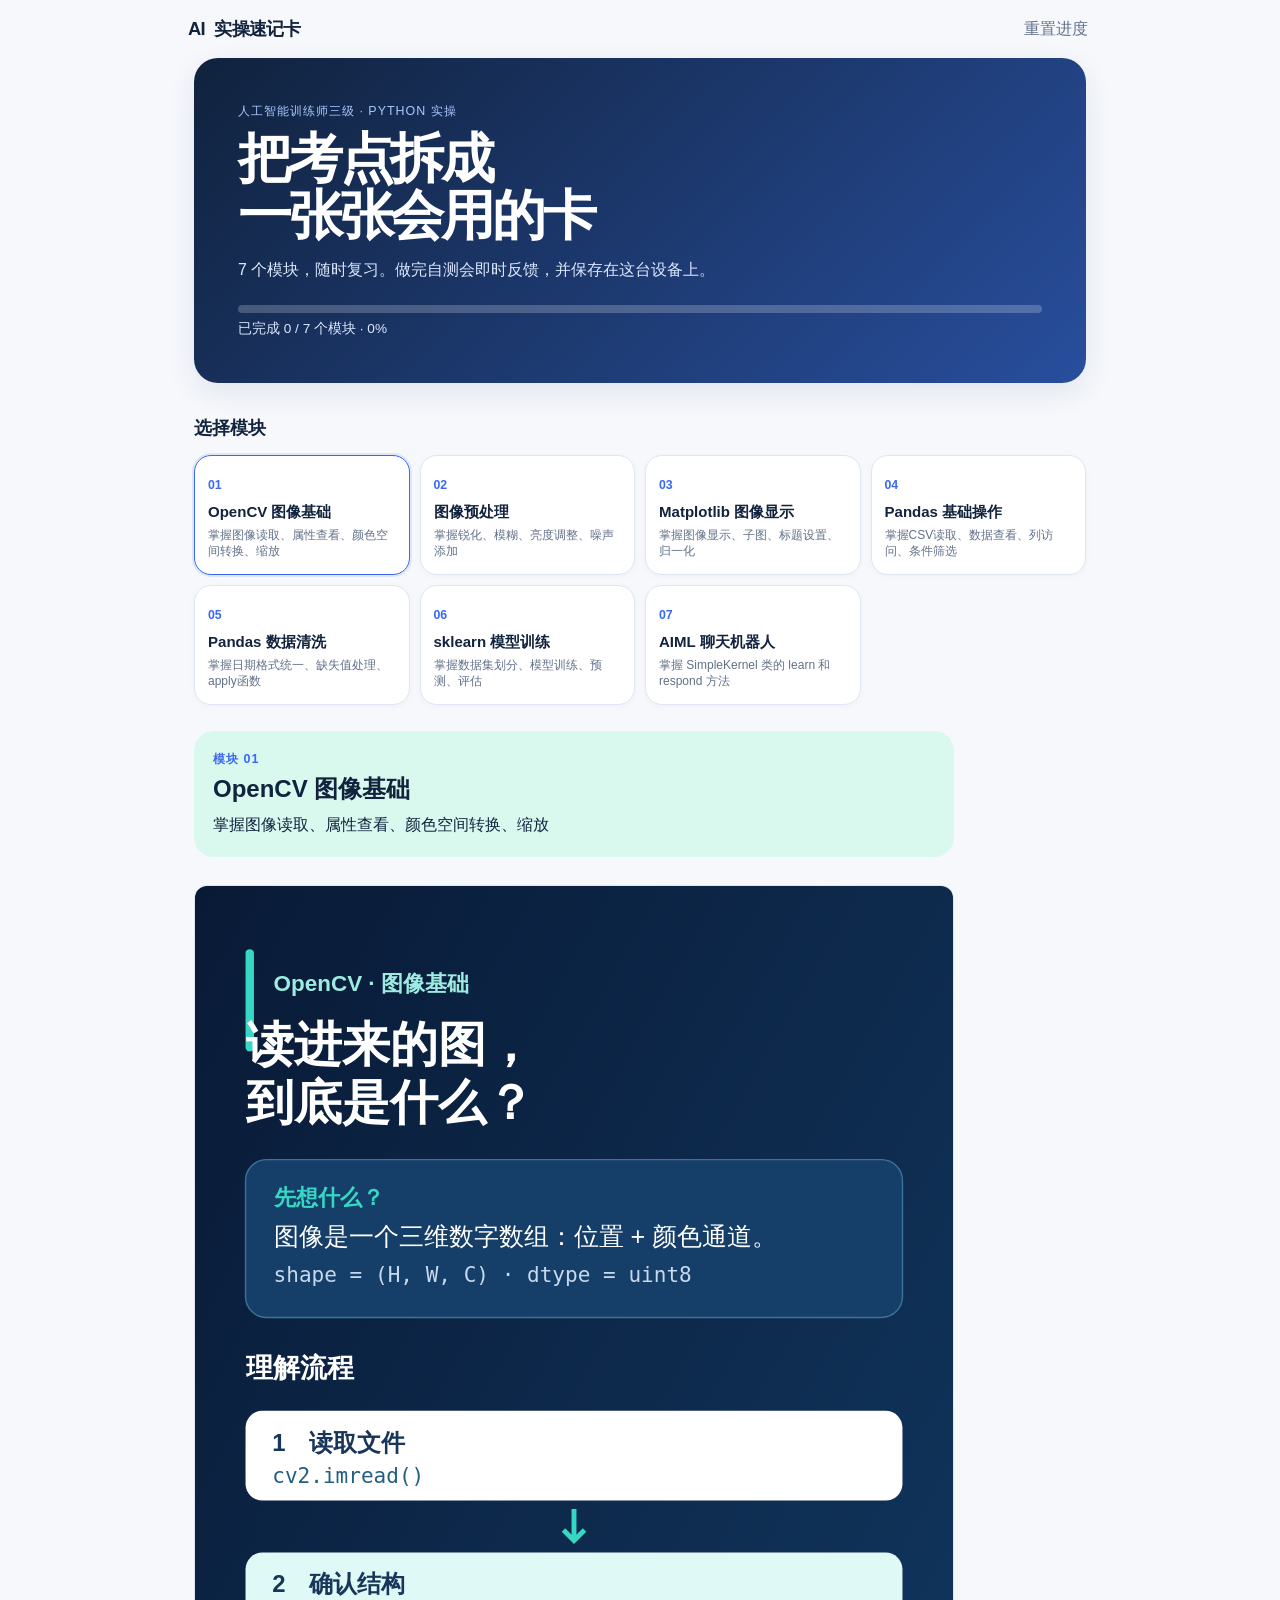
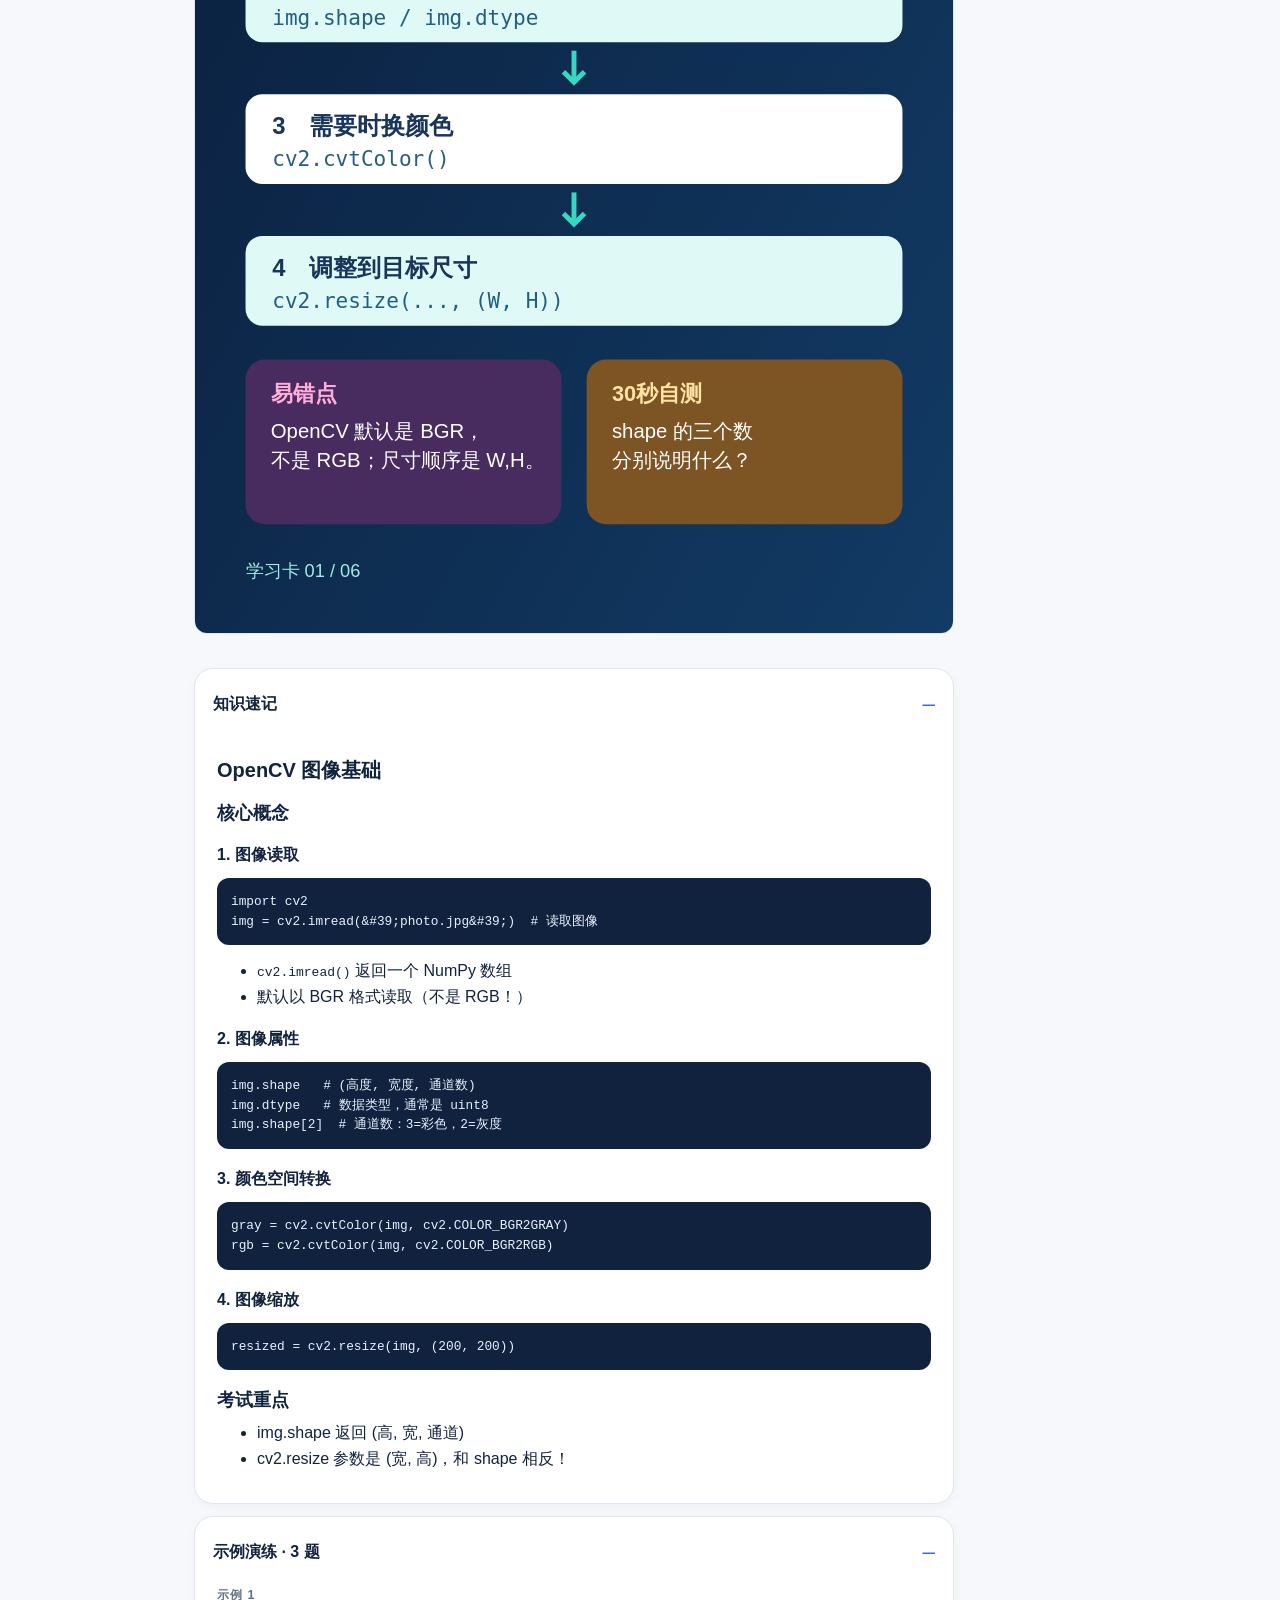
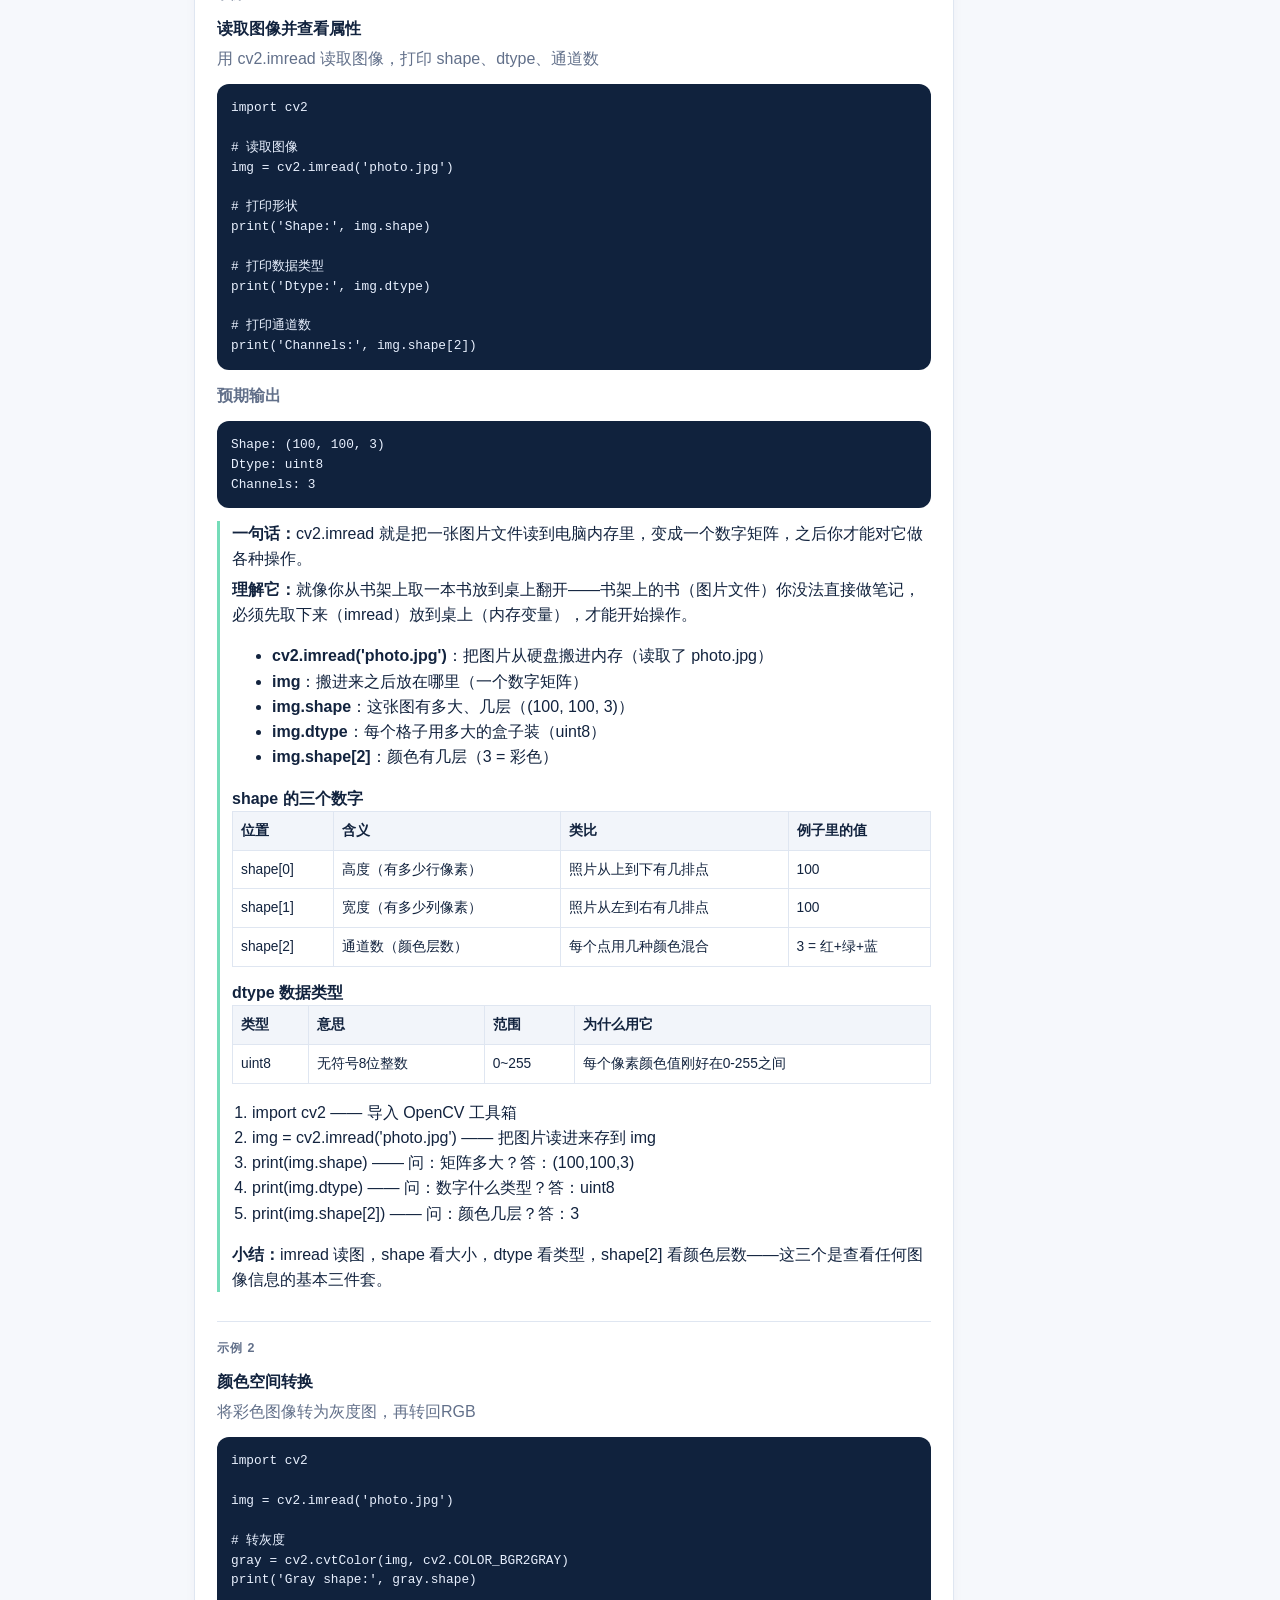
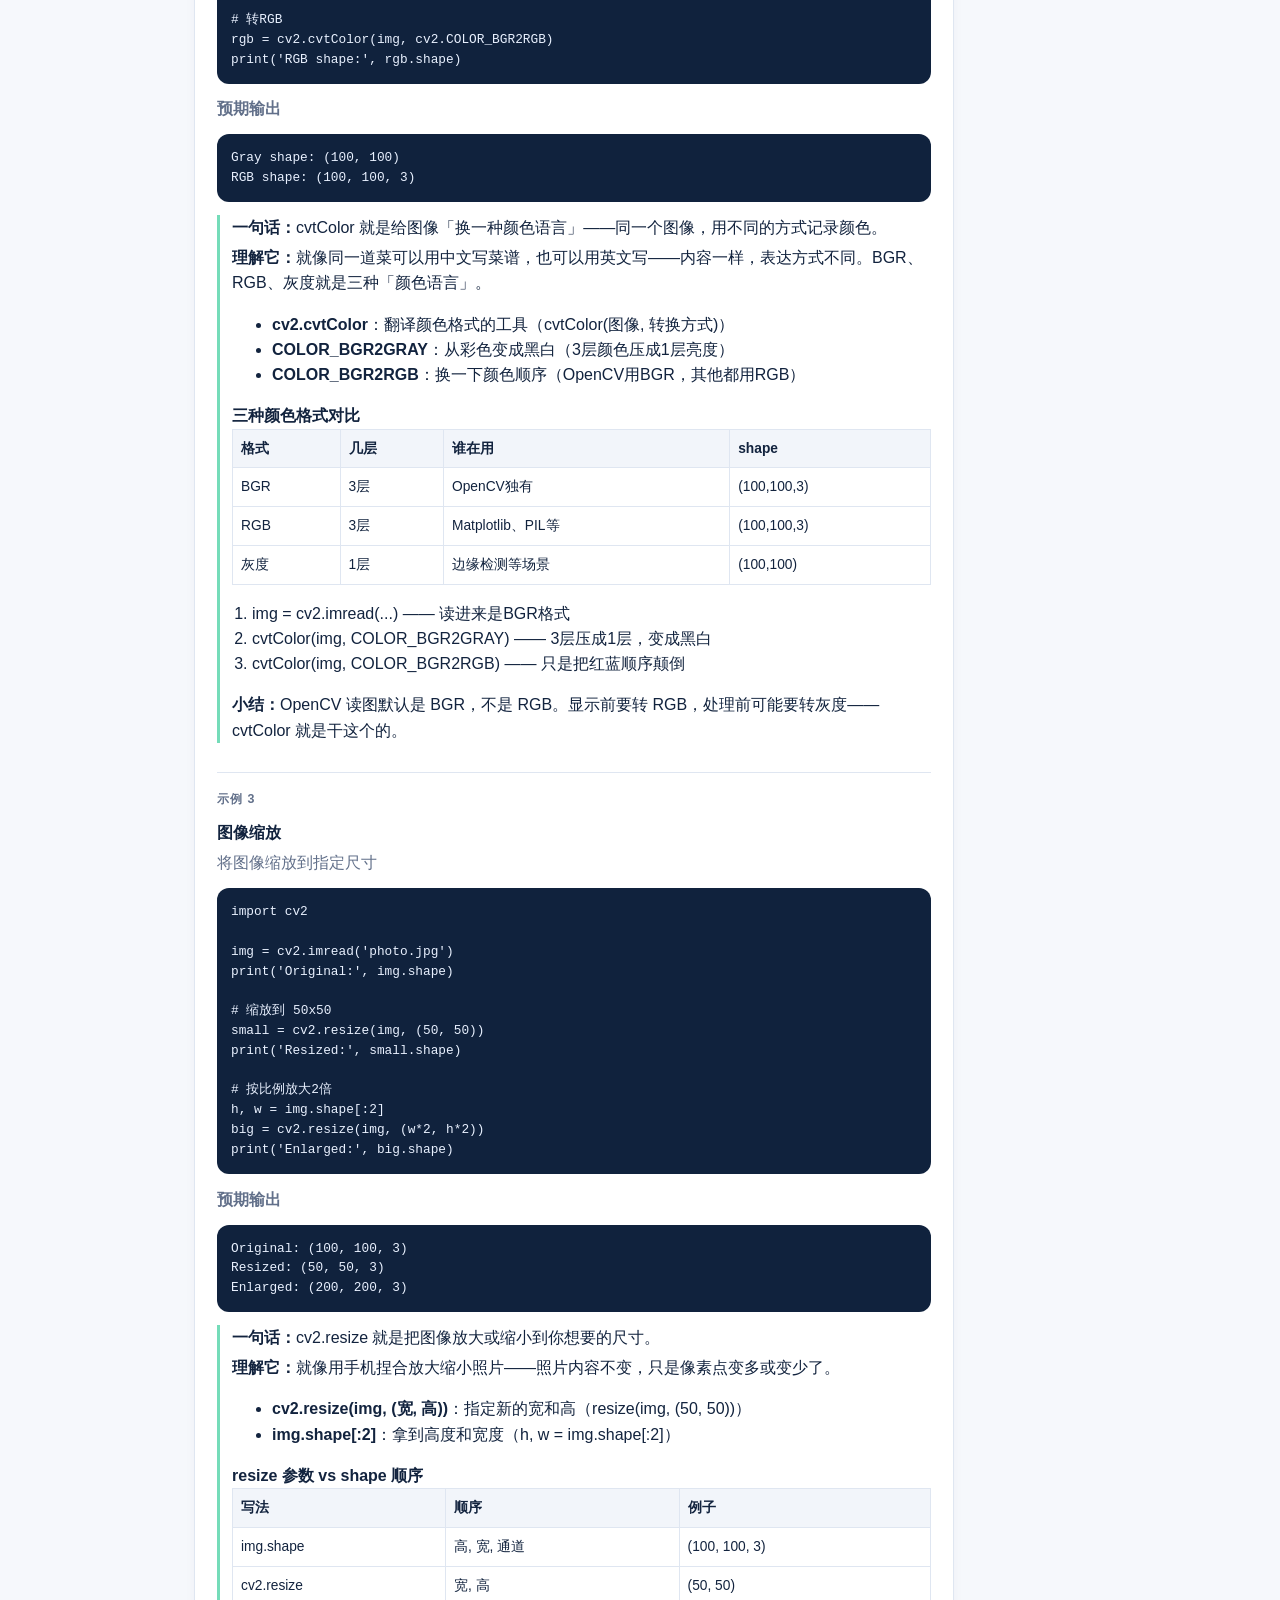
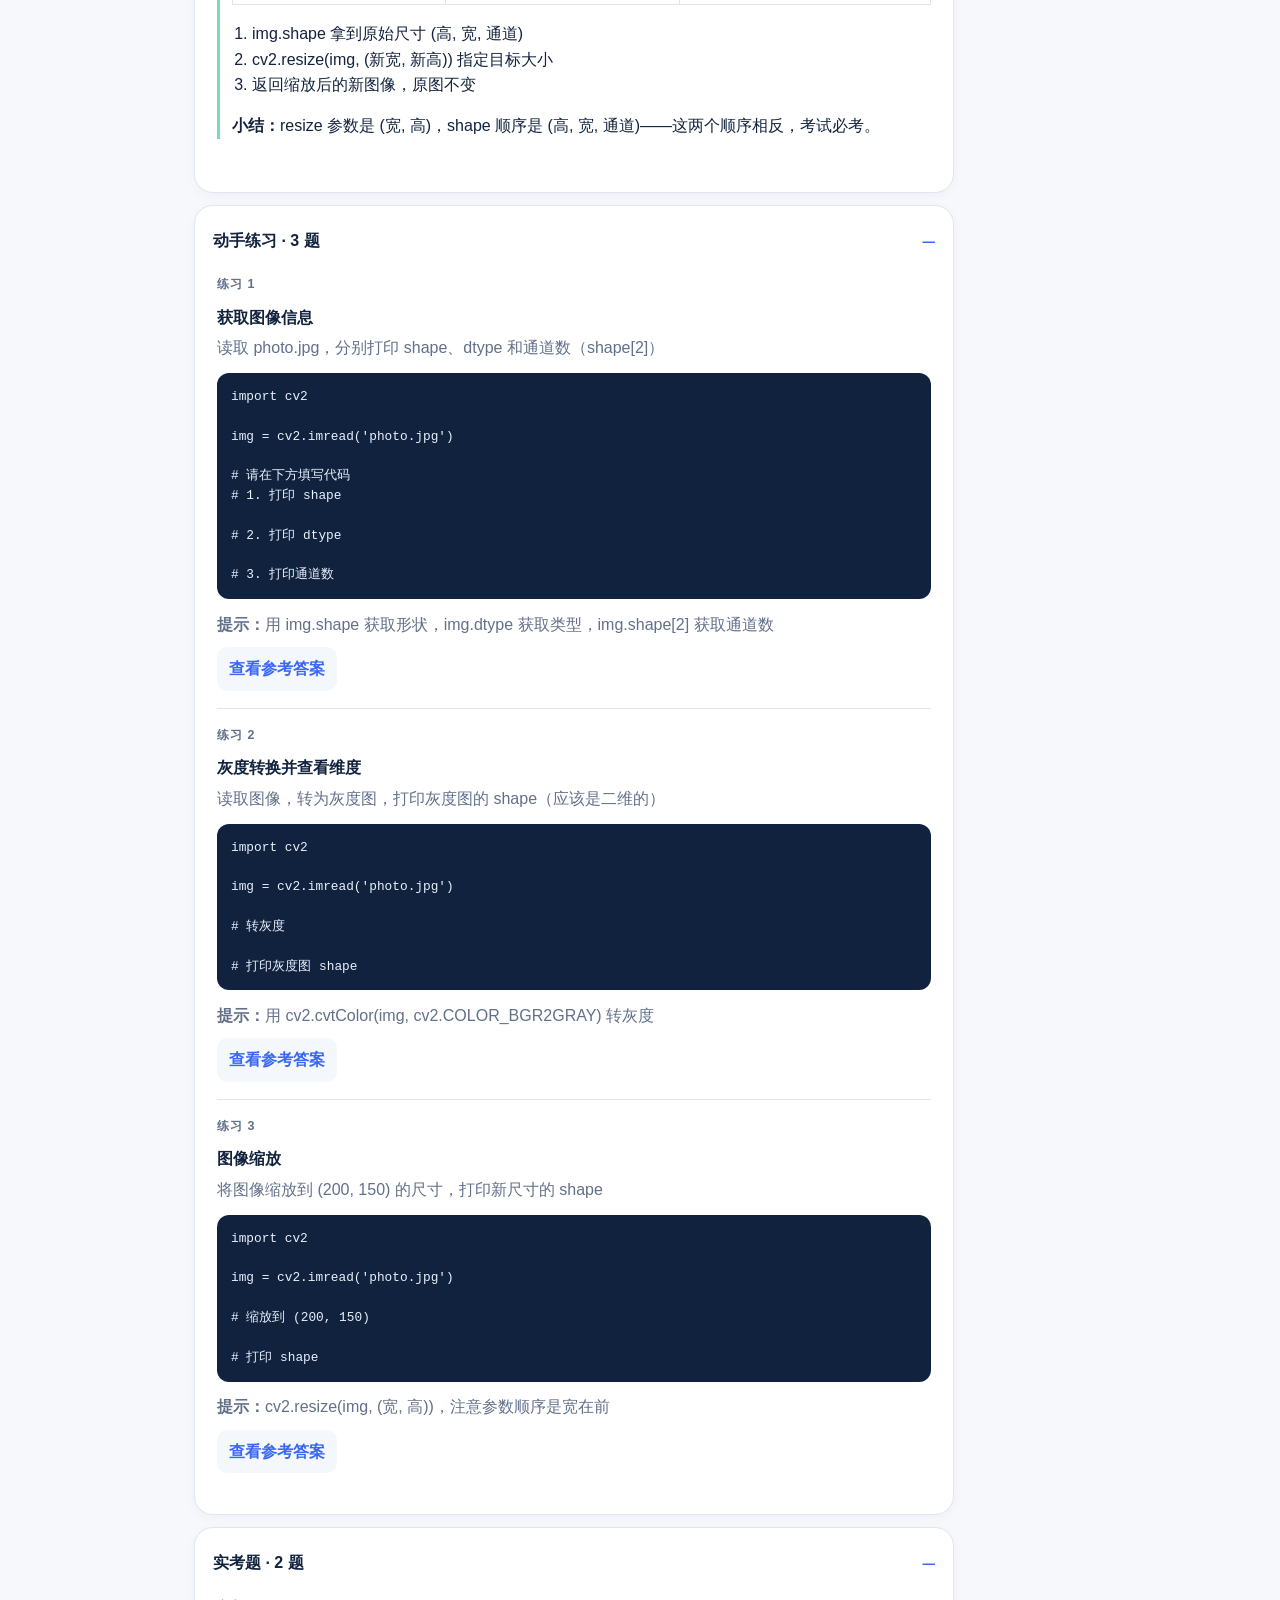
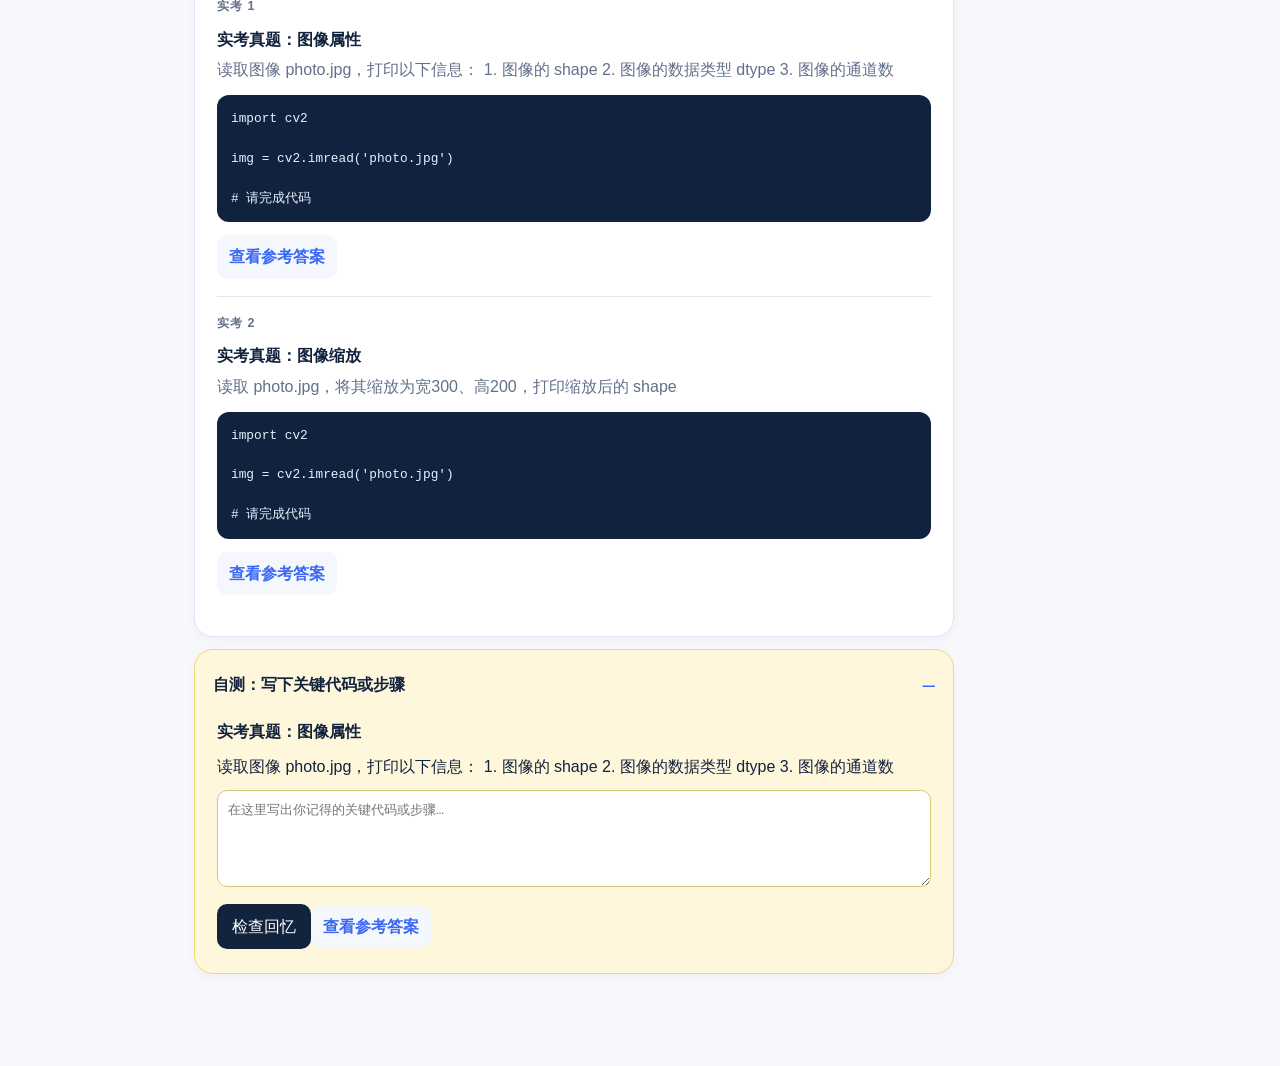
==== index.html @ 263bcc73 "feat: add mobile AI practical study cards" ====
<!doctype html>
<html lang="zh-CN">
  <head>
    <meta charset="UTF-8" />
    <meta name="viewport" content="width=device-width, initial-scale=1, viewport-fit=cover" />
    <meta name="theme-color" content="#10223d" />
    <title>AI 实操速记卡</title>
    <link rel="stylesheet" href="styles.css" />
  </head>
  <body>
    <header class="site-header">
      <a class="brand" href="#top" aria-label="回到首页">AI <span>实操速记卡</span></a>
      <button id="reset-progress" class="text-button" type="button">重置进度</button>
    </header>
    <main id="top">
      <section class="hero" aria-labelledby="page-title">
        <p class="eyebrow">人工智能训练师三级 · Python 实操</p>
        <h1 id="page-title">把考点拆成<br />一张张会用的卡</h1>
        <p>7 个模块，随时复习。做完自测会即时反馈，并保存在这台设备上。</p>
        <div class="progress-wrap" aria-label="学习进度"><div id="progress-bar" class="progress-bar"></div></div>
        <p id="progress-text" class="progress-text">正在读取进度…</p>
      </section>
      <section class="module-nav" aria-label="模块导航">
        <h2>选择模块</h2>
        <div id="module-list" class="module-list"></div>
      </section>
      <section id="module-detail" class="module-detail" aria-live="polite"></section>
    </main>
    <template id="code-template"><pre class="code"><code></code></pre></template>
    <script src="study-data.js"></script>
    <script src="app.js"></script>
  </body>
</html>
---- styles.css ----
:root { --ink:#12233e; --muted:#62708a; --paper:#f6f8fc; --white:#fff; --accent:#3a68f5; --mint:#d9f8ee; --line:#dfe6f1; --shadow:0 10px 30px rgba(24,44,80,.09); font-family:Inter,"PingFang SC","Microsoft YaHei",sans-serif; color:var(--ink); background:var(--paper); }
* { box-sizing:border-box; }
html { scroll-behavior:smooth; }
body { margin:0; line-height:1.58; }
button { font:inherit; }
.site-header { height:58px; max-width:940px; margin:auto; padding:0 18px; display:flex; align-items:center; justify-content:space-between; }
.brand { font-weight:850; letter-spacing:-.04em; color:var(--ink); text-decoration:none; font-size:1.15rem; }.brand span{font-weight:650; margin-left:5px;}
.text-button { border:0; background:none; color:var(--muted); padding:12px 4px; min-height:44px; cursor:pointer; }
main { max-width:940px; margin:auto; padding:0 14px 72px; }
.hero { border-radius:24px; padding:29px 22px 24px; background:linear-gradient(137deg,#10223d 0%,#284e9d 100%); color:white; box-shadow:var(--shadow); }
.hero h1 { font-size:clamp(2rem,9vw,3.35rem); line-height:1.06; letter-spacing:-.06em; margin:8px 0 14px; }.hero p:not(.eyebrow):not(.progress-text){color:#dce8ff;margin:0;max-width:530px}.eyebrow{font-size:.78rem;letter-spacing:.08em;text-transform:uppercase;color:#a9c8ff;margin:0}.progress-wrap{height:8px;border-radius:20px;background:#ffffff36;margin:22px 0 5px;overflow:hidden}.progress-bar{height:100%;background:#70e3bf;border-radius:20px;width:0;transition:width .3s}.progress-text{font-size:.85rem;color:#dce8ff;margin:0}
.module-nav { margin:32px 0 16px; }.module-nav h2,.module-detail>h2{font-size:1.1rem;margin:0 0 12px;}.module-list { display:grid; gap:10px; grid-template-columns:repeat(2,minmax(0,1fr)); }
.module-button { min-height:108px; text-align:left; border:1px solid var(--line); border-radius:17px; padding:13px; background:var(--white); color:var(--ink); cursor:pointer; box-shadow:0 2px 7px rgba(23,42,71,.03); }.module-button.active{border-color:var(--accent);box-shadow:0 0 0 2px #3a68f520}.module-button .number{color:var(--accent);font-size:.77rem;font-weight:800}.module-button strong{display:block;line-height:1.25;margin-top:7px;font-size:.94rem}.module-button small{display:block;color:var(--muted);margin-top:5px;font-size:.75rem;line-height:1.35}
.module-detail{margin-top:26px}.module-intro{background:var(--mint);border-radius:20px;padding:19px;margin-bottom:18px}.module-intro h2{margin:0 0 5px}.module-intro p{margin:0}.card{background:var(--white);border:1px solid var(--line);box-shadow:0 3px 12px rgba(23,42,71,.035);border-radius:19px;margin:12px 0;overflow:hidden}.card summary{cursor:pointer;font-weight:750;padding:17px 18px;min-height:58px;list-style:none;display:flex;align-items:center;justify-content:space-between}.card summary::-webkit-details-marker{display:none}.card summary:after{content:'+';color:var(--accent);font-size:1.4rem;font-weight:400}.card[open] summary:after{content:'–'}.card-body{padding:0 18px 20px}.section-label{font-size:.78rem;text-transform:uppercase;letter-spacing:.08em;color:var(--accent);font-weight:800;margin:2px 0 9px}.markdown h1,.markdown h2,.markdown h3{line-height:1.25;margin:20px 0 8px}.markdown h1{font-size:1.25rem}.markdown h2{font-size:1.1rem}.markdown h3{font-size:1rem}.markdown p,.markdown ul{margin:8px 0}.code{overflow:auto;white-space:pre;overflow-wrap:normal;background:#10223d;color:#e9f1ff;border-radius:12px;padding:14px;font-size:.8rem;line-height:1.55;tab-size:2}.item{border-top:1px solid var(--line);padding:17px 0}.item:first-child{border-top:0;padding-top:0}.item h3{font-size:1rem;margin:0 0 5px}.item>p{color:var(--muted);margin:0 0 10px}.answer{background:#f4f7fc;border:0;border-radius:10px;padding:9px 12px;color:var(--accent);font-weight:700;cursor:pointer;min-height:42px}.answer-content{margin-top:12px}.explain{border-left:3px solid #75dcb9;padding:0 0 0 12px;margin:12px 0}.explain p{margin:5px 0}.table-wrap{overflow:auto;margin:13px 0}.table-wrap table{border-collapse:collapse;width:100%;font-size:.86rem}.table-wrap th,.table-wrap td{border:1px solid var(--line);padding:8px;text-align:left;vertical-align:top}.table-wrap th{background:#f2f5fa}.flow{padding-left:20px}.self-test{background:#fff7dc;border-color:#f1d77c}.question{margin:0 0 16px;padding-bottom:16px;border-bottom:1px solid #eadba7}.question:last-child{border-bottom:0;padding-bottom:0;margin-bottom:0}.question p{margin:0 0 10px}.response{width:100%;border:1px solid #d7c675;border-radius:10px;padding:10px;min-height:44px;background:white}.check{margin-top:10px;border:0;border-radius:10px;background:var(--ink);color:white;padding:10px 15px;min-height:44px;cursor:pointer}.feedback{margin:10px 0 0;padding:10px 12px;border-radius:10px;font-size:.9rem}.feedback.correct{background:#daf7e9;color:#146243}.feedback.retry{background:#ffe2df;color:#942f28}.visual{width:100%;height:auto;border-radius:13px;border:1px solid var(--line);margin:10px 0 14px;background:#f7f9fd}.empty{color:var(--muted);padding:30px 4px}@media (min-width:620px){main{padding:0 24px 80px}.hero{padding:44px}.module-list{grid-template-columns:repeat(4,minmax(0,1fr))}.module-button{min-height:120px}.module-detail{max-width:760px}.card-body{padding:0 22px 24px}}
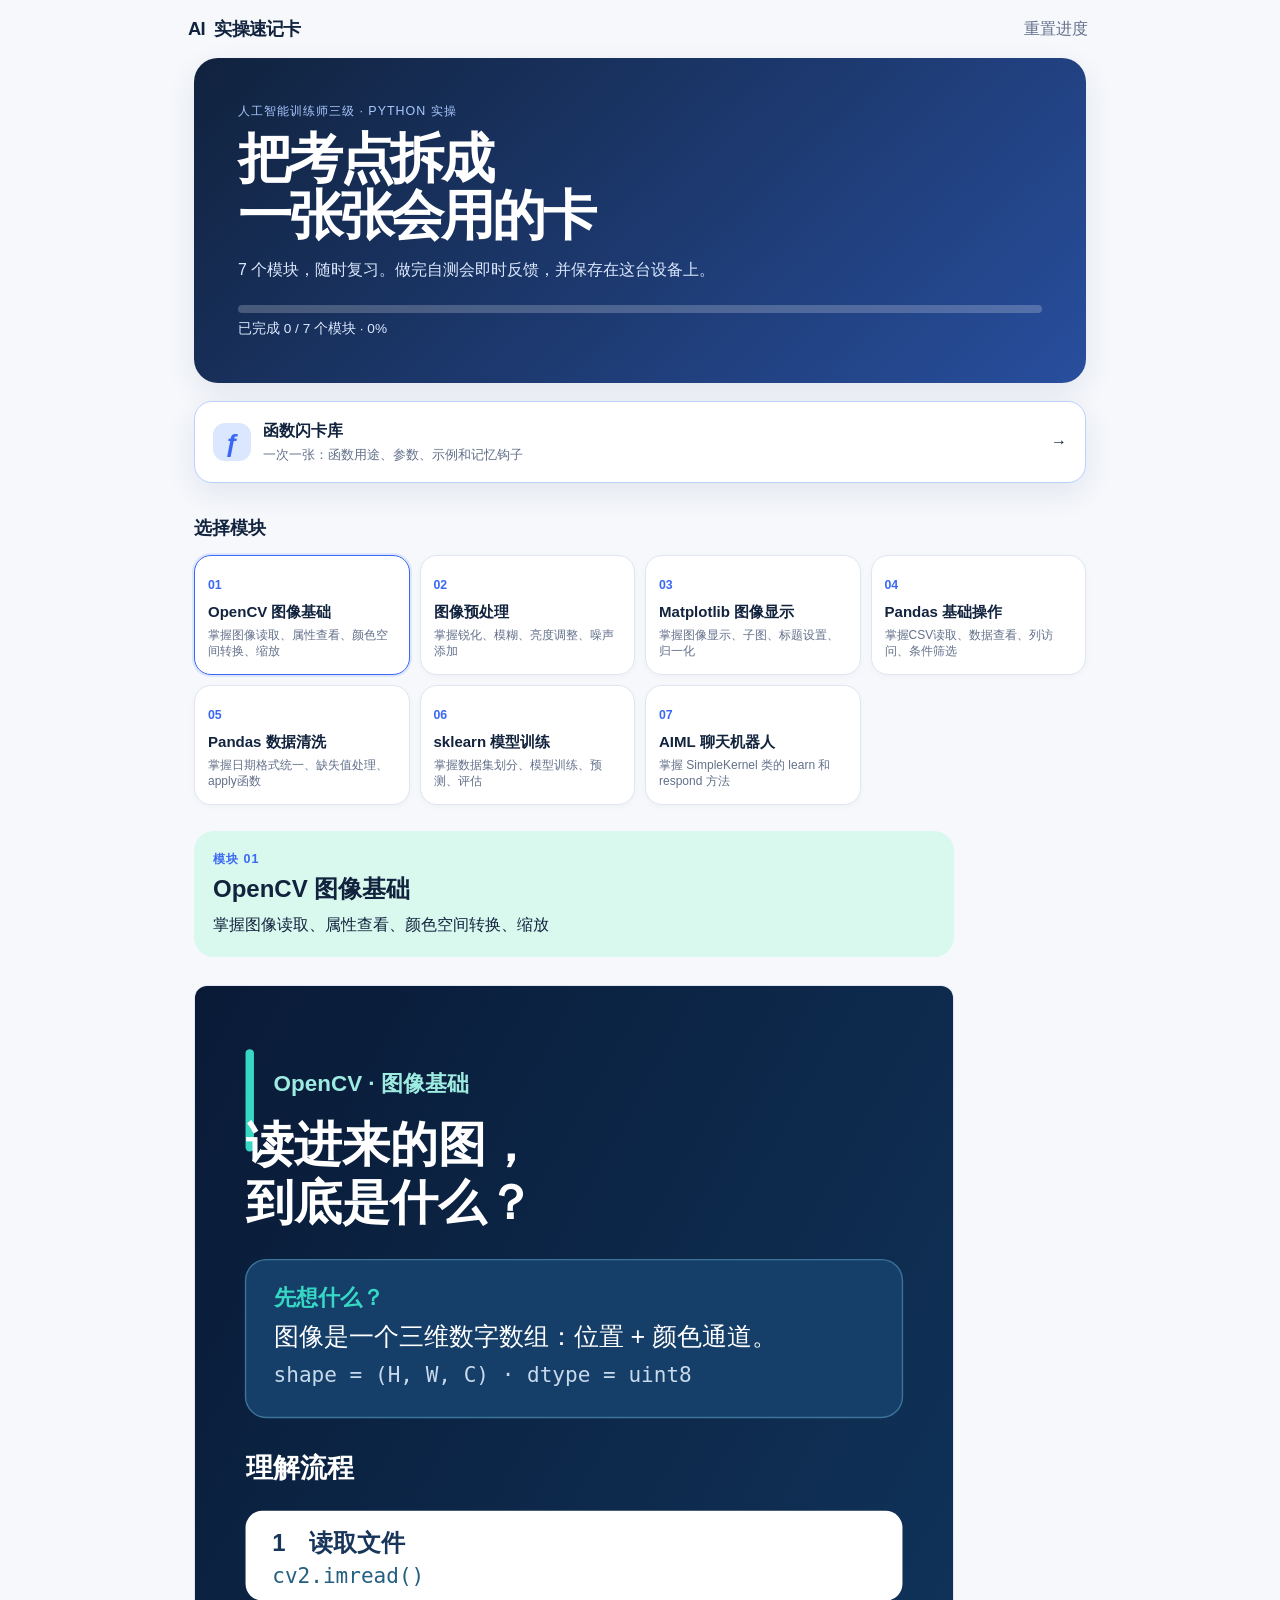
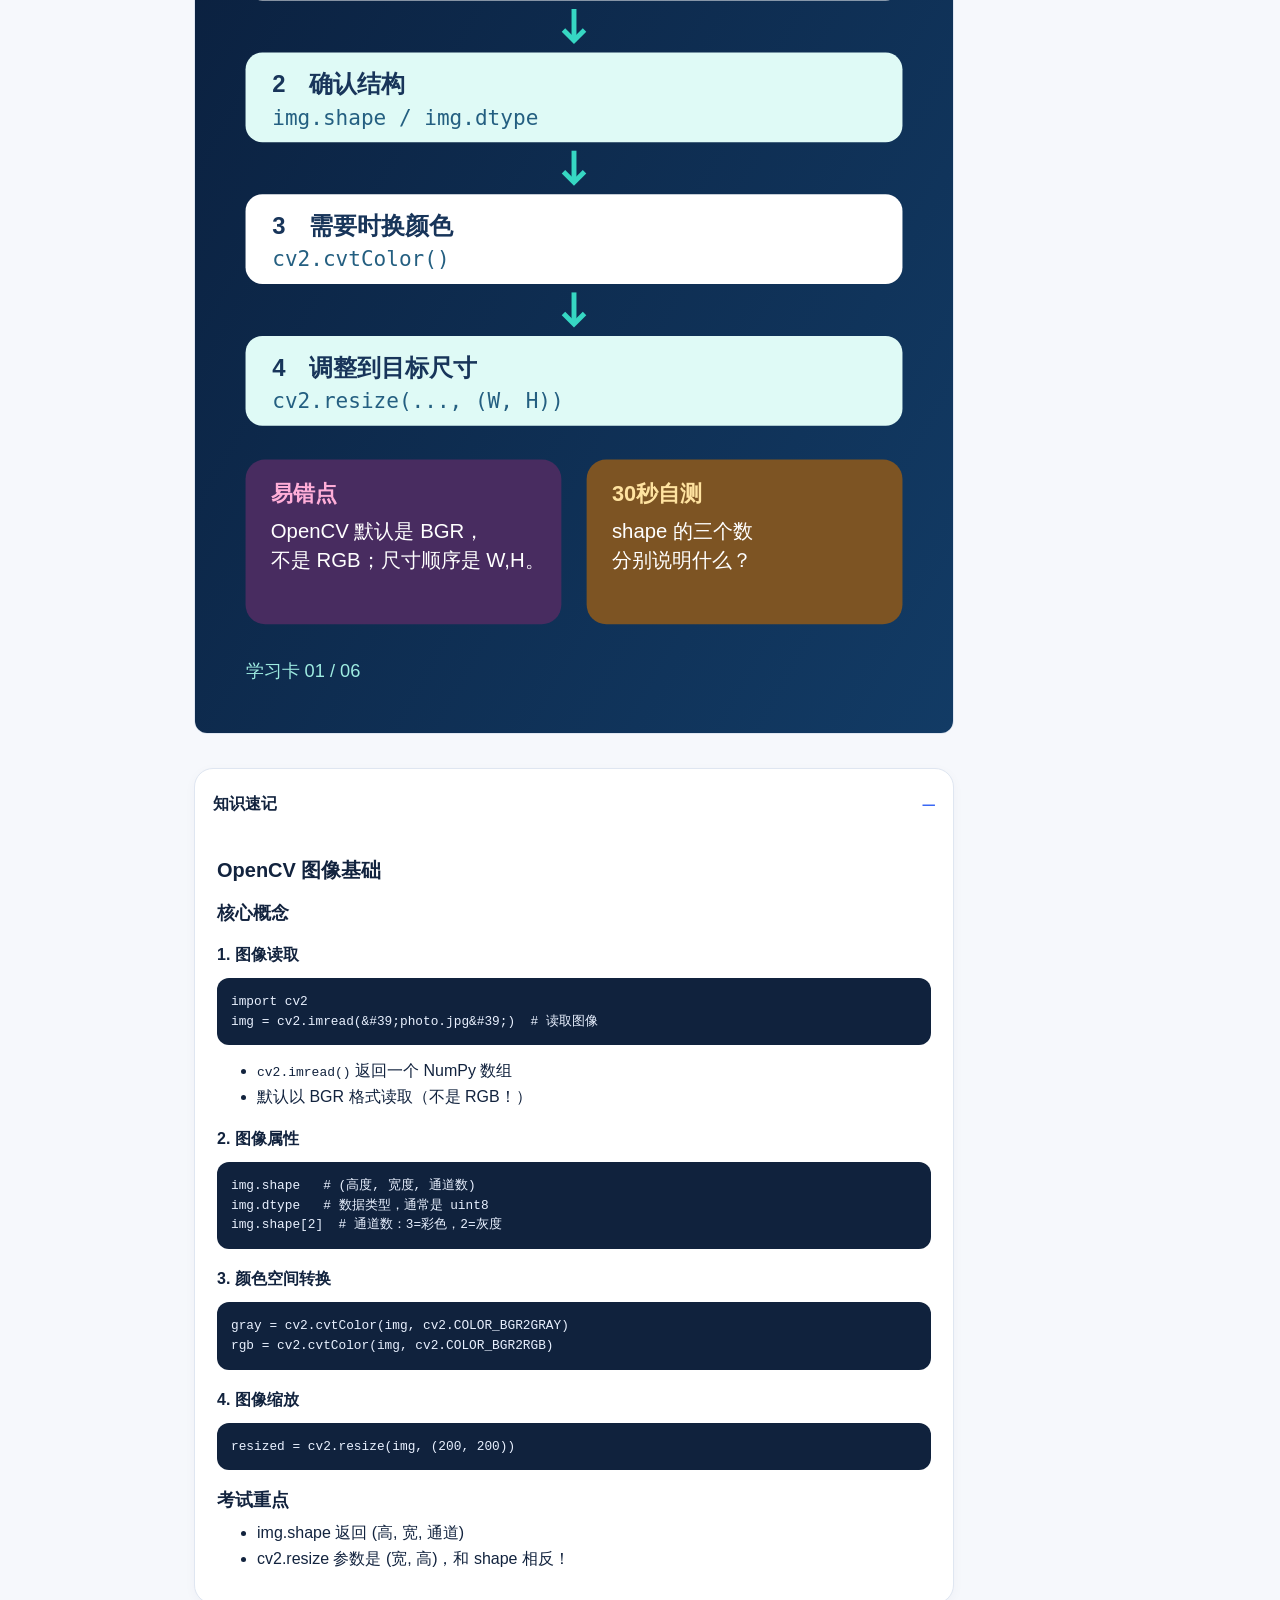
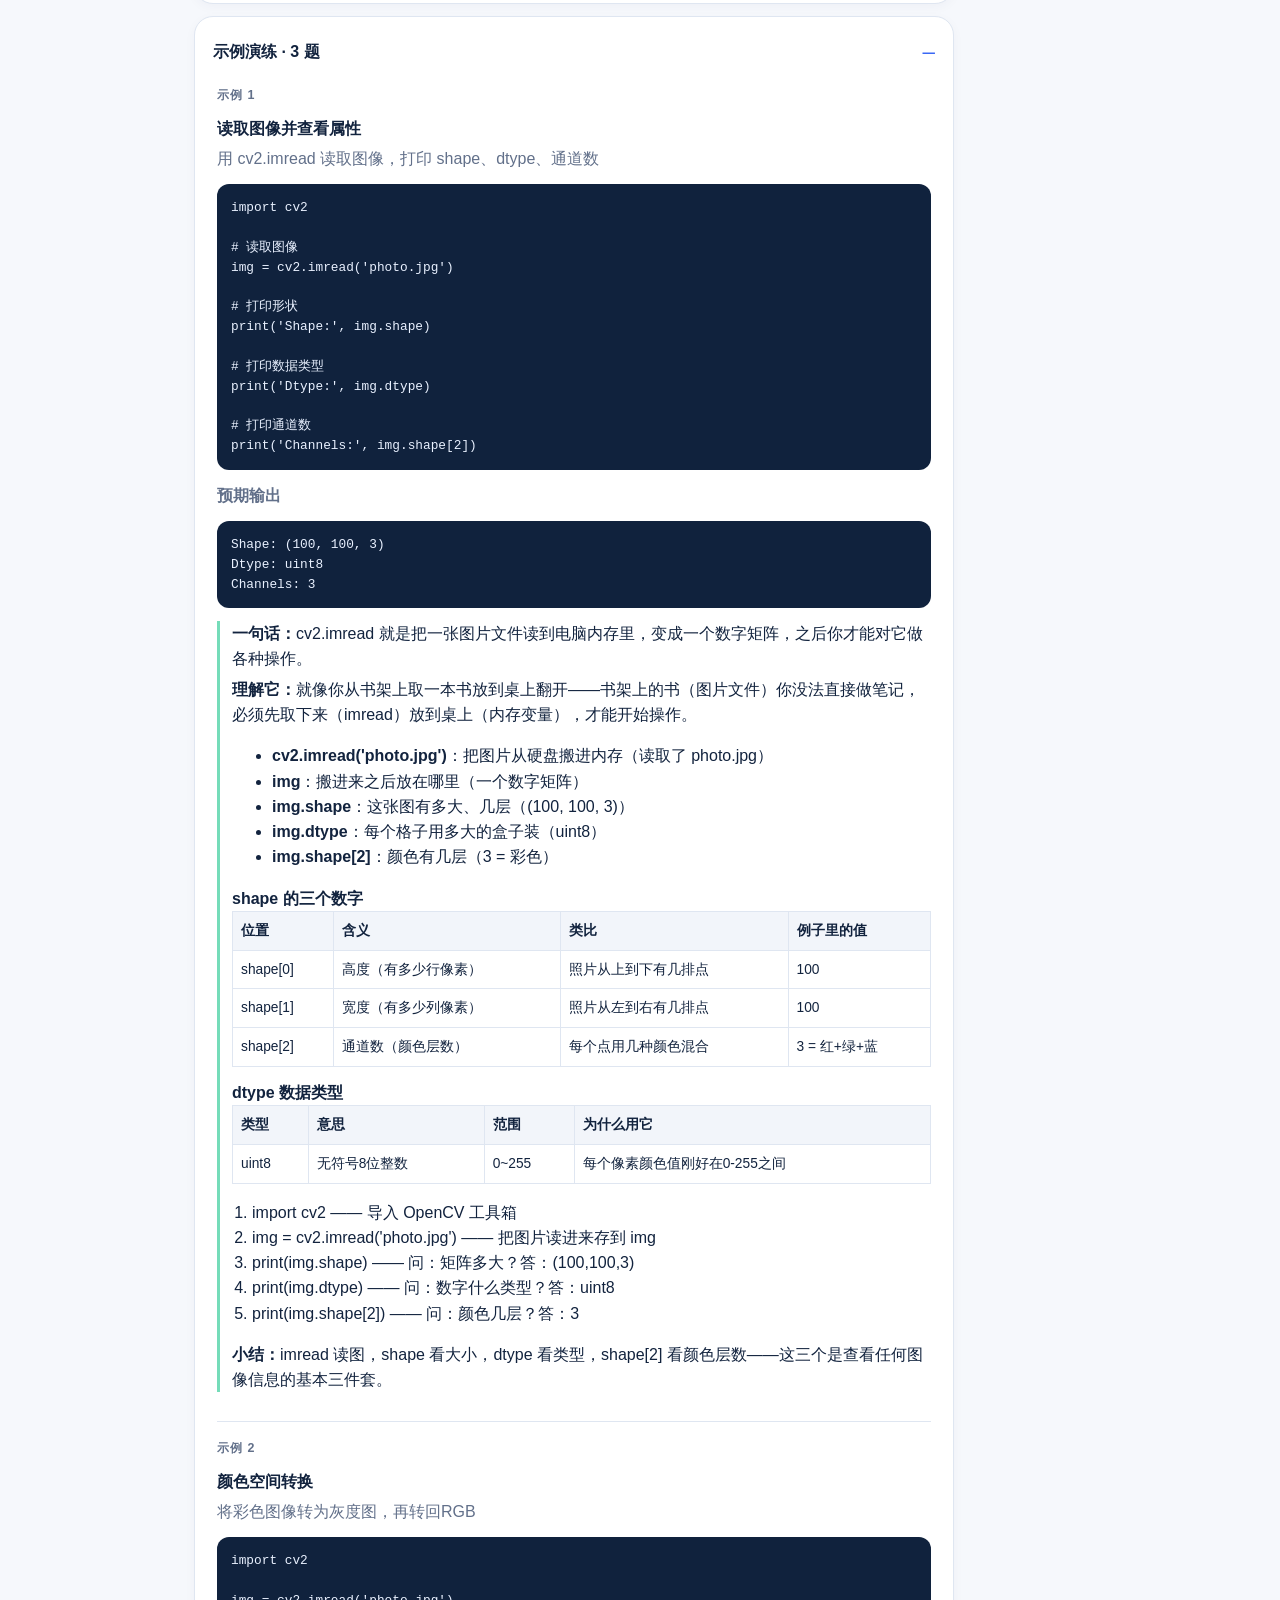
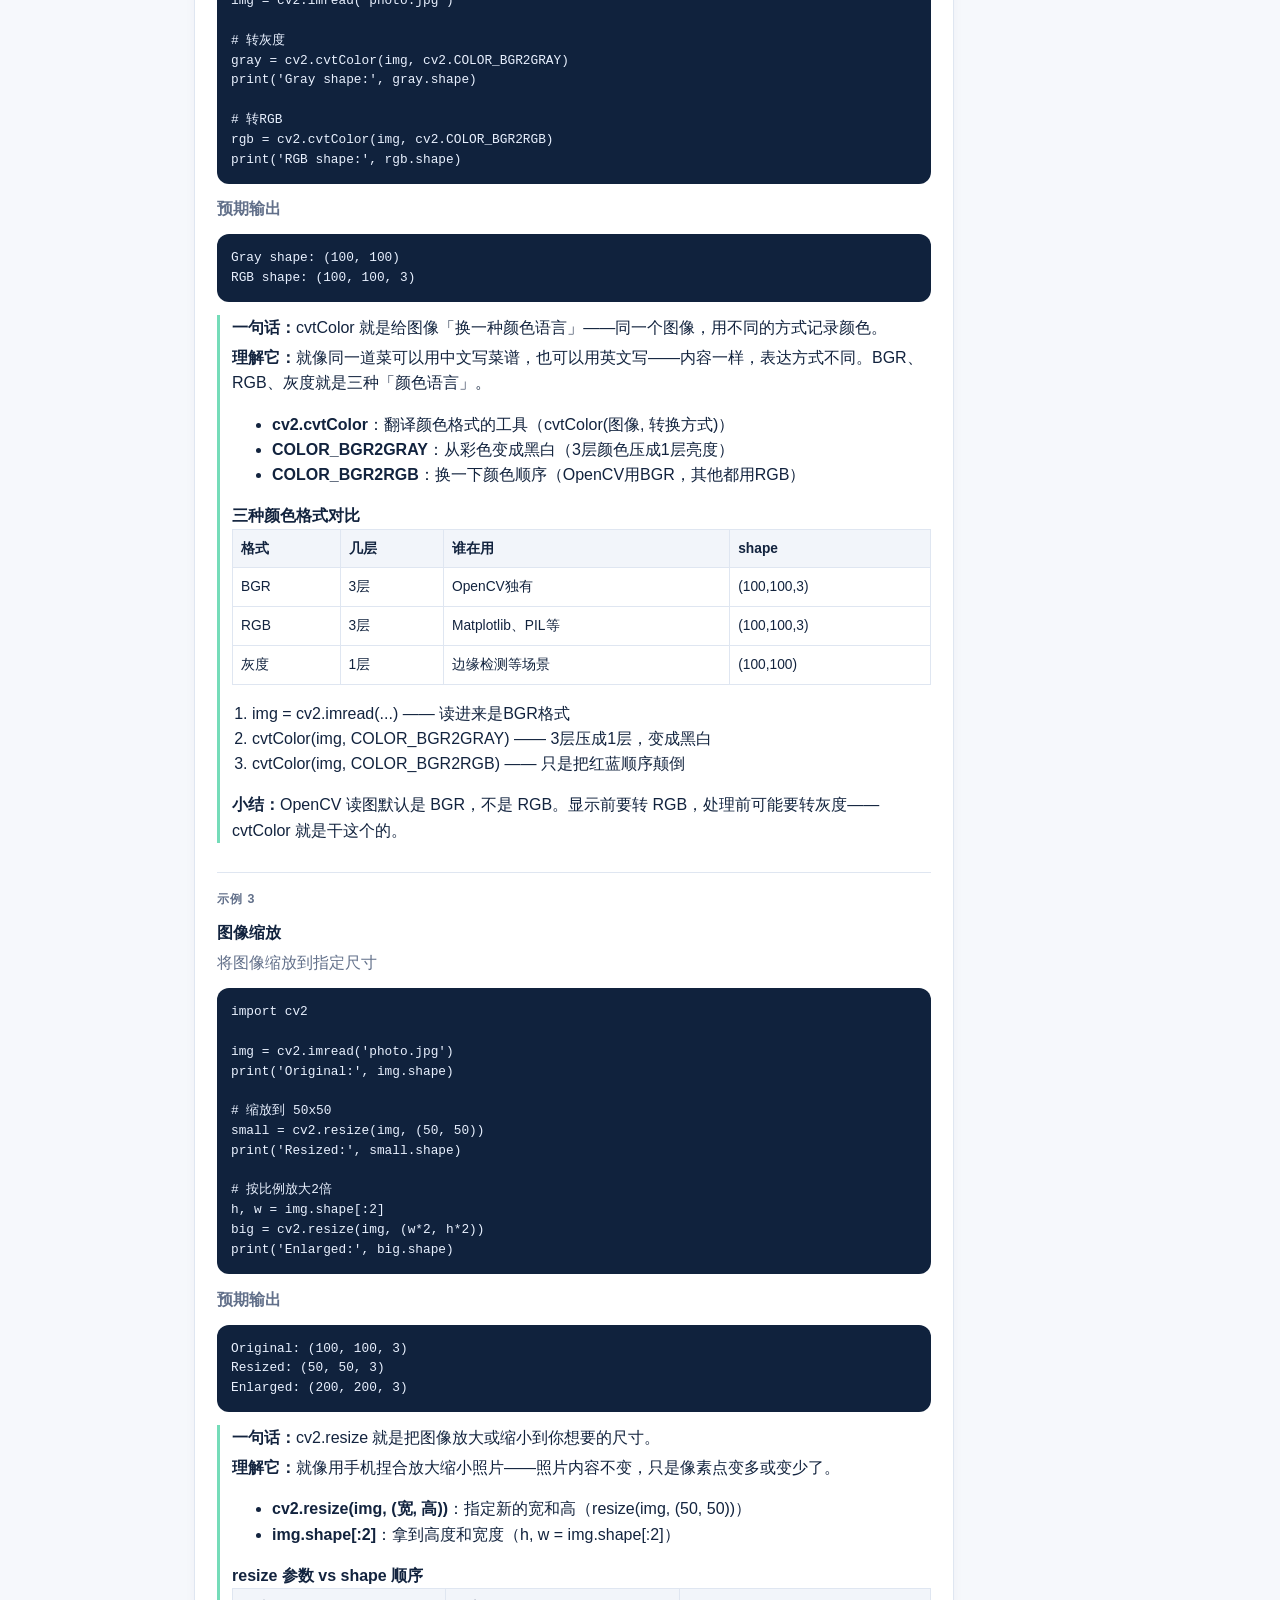
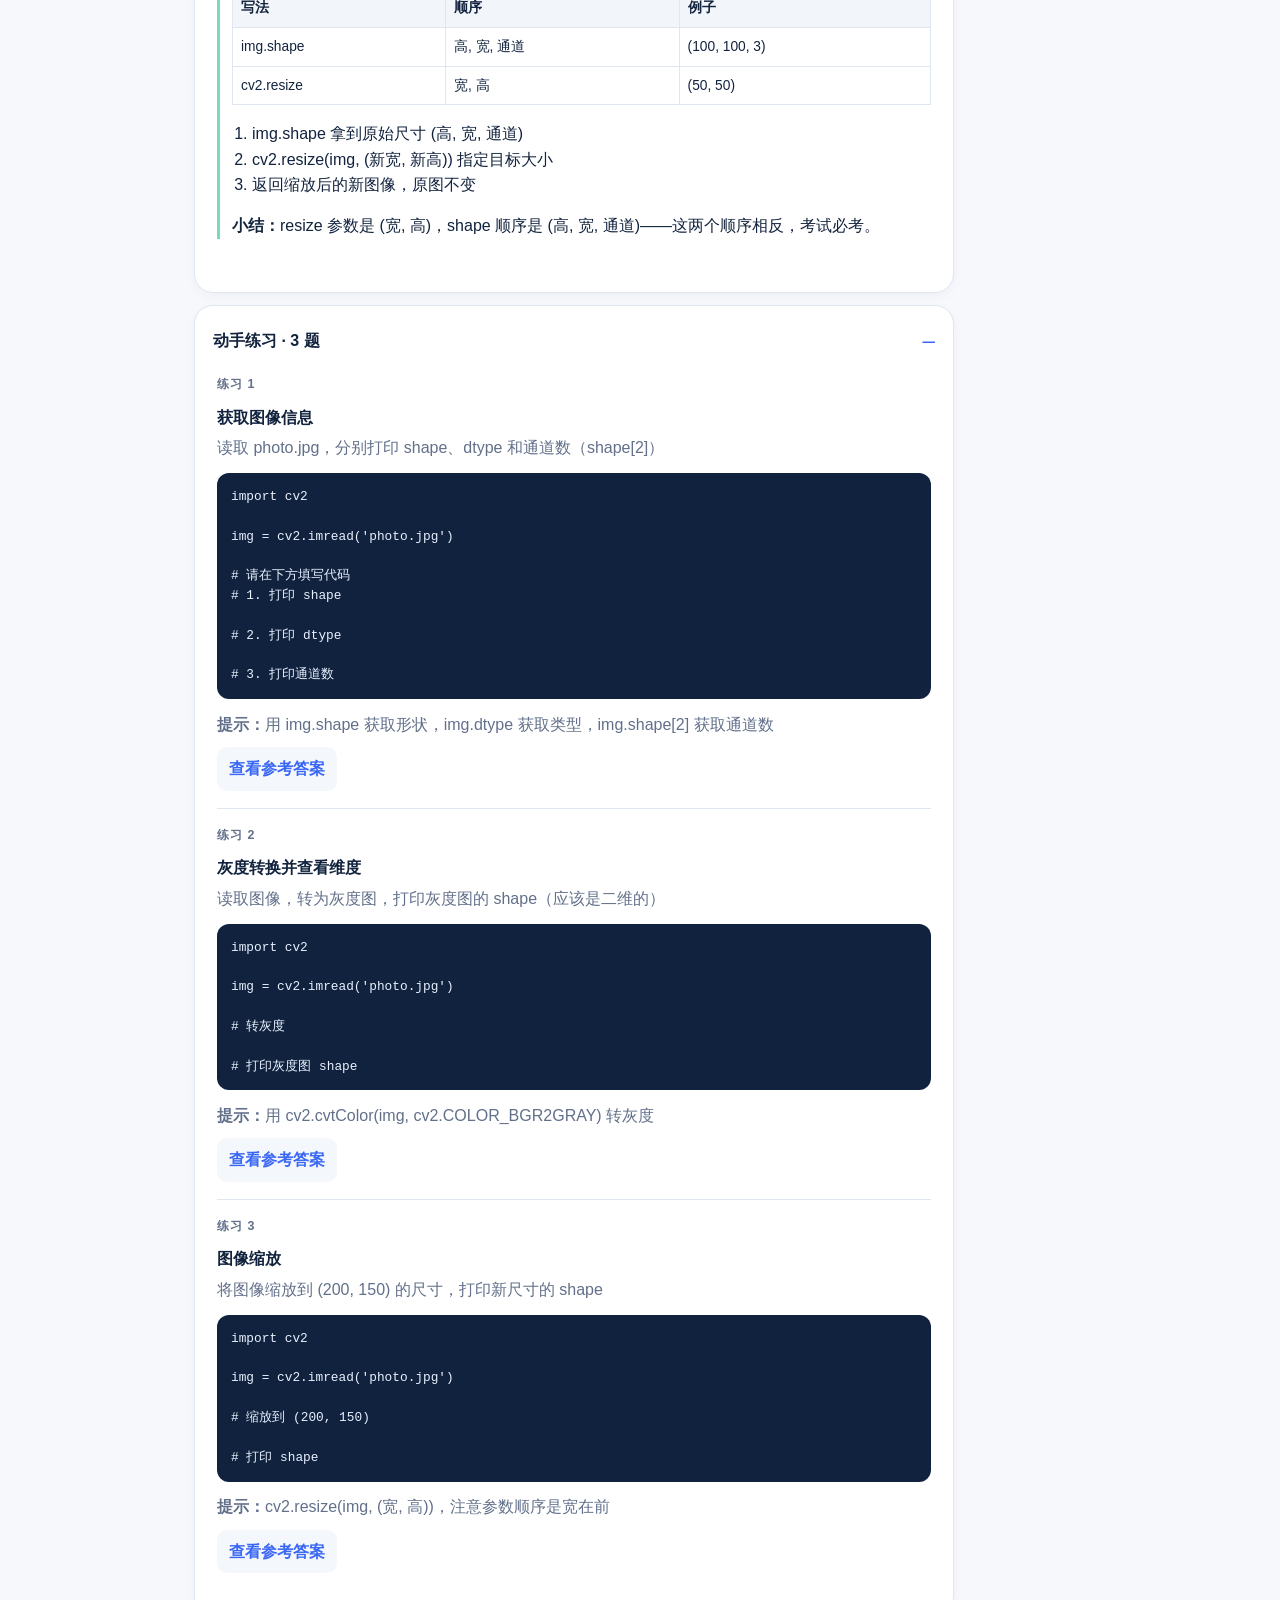
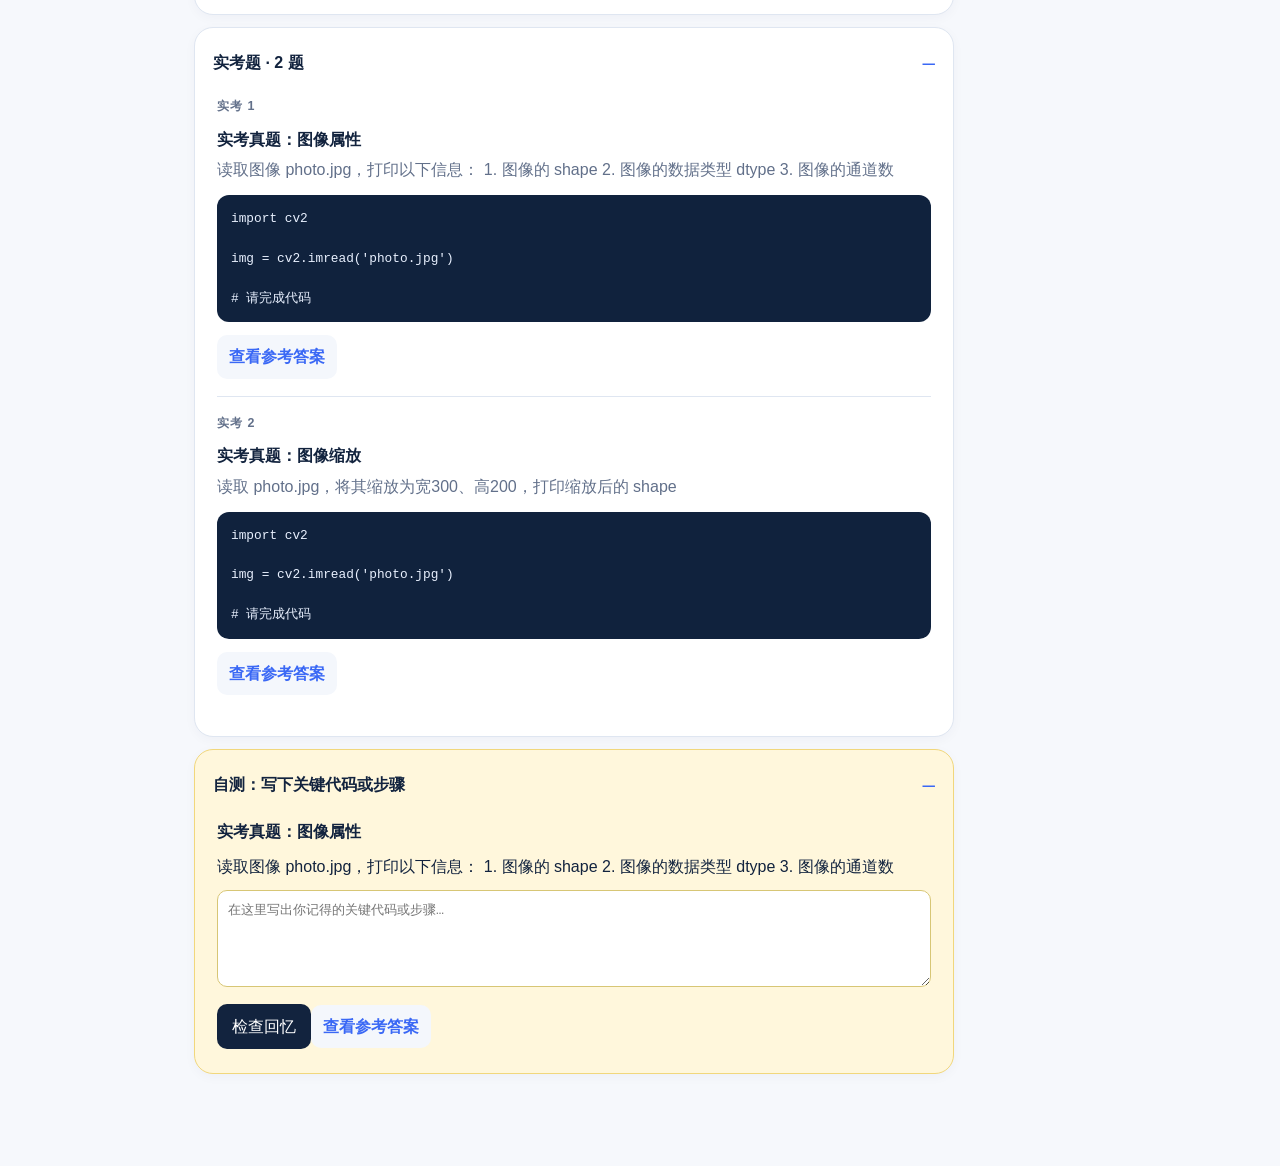
==== commit 3939842a: "feat: add function flashcard library" ====
--- a/index.html
+++ b/index.html
@@ -4,6 +4,7 @@
     <meta charset="UTF-8" />
     <meta name="viewport" content="width=device-width, initial-scale=1, viewport-fit=cover" />
     <meta name="theme-color" content="#10223d" />
+    <link rel="icon" href="data:image/svg+xml,%3Csvg xmlns='http://www.w3.org/2000/svg' viewBox='0 0 64 64'%3E%3Crect width='64' height='64' rx='14' fill='%2310223d'/%3E%3Ctext x='32' y='45' text-anchor='middle' font-family='Arial' font-size='38' font-weight='700' fill='white'%3EA%3C/text%3E%3C/svg%3E" />
     <title>AI 实操速记卡</title>
     <link rel="stylesheet" href="styles.css" />
   </head>
@@ -20,6 +21,11 @@
         <div class="progress-wrap" aria-label="学习进度"><div id="progress-bar" class="progress-bar"></div></div>
         <p id="progress-text" class="progress-text">正在读取进度…</p>
       </section>
+      <a class="function-entry" href="function-cards.html" aria-label="进入函数闪卡库">
+        <span class="function-entry-icon">ƒ</span>
+        <span><strong>函数闪卡库</strong><small>一次一张：函数用途、参数、示例和记忆钩子</small></span>
+        <span aria-hidden="true">→</span>
+      </a>
       <section class="module-nav" aria-label="模块导航">
         <h2>选择模块</h2>
         <div id="module-list" class="module-list"></div>
--- a/styles.css
+++ b/styles.css
@@ -6,9 +6,11 @@
 .site-header { height:58px; max-width:940px; margin:auto; padding:0 18px; display:flex; align-items:center; justify-content:space-between; }
 .brand { font-weight:850; letter-spacing:-.04em; color:var(--ink); text-decoration:none; font-size:1.15rem; }.brand span{font-weight:650; margin-left:5px;}
 .text-button { border:0; background:none; color:var(--muted); padding:12px 4px; min-height:44px; cursor:pointer; }
+.text-link{color:var(--muted);text-decoration:none;min-height:44px;display:flex;align-items:center}.text-link:hover{text-decoration:underline}
 main { max-width:940px; margin:auto; padding:0 14px 72px; }
 .hero { border-radius:24px; padding:29px 22px 24px; background:linear-gradient(137deg,#10223d 0%,#284e9d 100%); color:white; box-shadow:var(--shadow); }
 .hero h1 { font-size:clamp(2rem,9vw,3.35rem); line-height:1.06; letter-spacing:-.06em; margin:8px 0 14px; }.hero p:not(.eyebrow):not(.progress-text){color:#dce8ff;margin:0;max-width:530px}.eyebrow{font-size:.78rem;letter-spacing:.08em;text-transform:uppercase;color:#a9c8ff;margin:0}.progress-wrap{height:8px;border-radius:20px;background:#ffffff36;margin:22px 0 5px;overflow:hidden}.progress-bar{height:100%;background:#70e3bf;border-radius:20px;width:0;transition:width .3s}.progress-text{font-size:.85rem;color:#dce8ff;margin:0}
 .module-nav { margin:32px 0 16px; }.module-nav h2,.module-detail>h2{font-size:1.1rem;margin:0 0 12px;}.module-list { display:grid; gap:10px; grid-template-columns:repeat(2,minmax(0,1fr)); }
+.function-entry{margin:18px 0 4px;padding:16px 18px;border-radius:18px;background:var(--white);border:1px solid #bad0ff;box-shadow:var(--shadow);text-decoration:none;color:var(--ink);display:grid;grid-template-columns:auto 1fr auto;align-items:center;gap:12px}.function-entry:hover{border-color:var(--accent);transform:translateY(-1px)}.function-entry-icon{width:38px;height:38px;border-radius:12px;background:#dbe6ff;color:var(--accent);display:grid;place-items:center;font-weight:850;font-size:1.6rem}.function-entry strong,.function-entry small{display:block}.function-entry small{margin-top:2px;color:var(--muted);font-size:.82rem}
 .module-button { min-height:108px; text-align:left; border:1px solid var(--line); border-radius:17px; padding:13px; background:var(--white); color:var(--ink); cursor:pointer; box-shadow:0 2px 7px rgba(23,42,71,.03); }.module-button.active{border-color:var(--accent);box-shadow:0 0 0 2px #3a68f520}.module-button .number{color:var(--accent);font-size:.77rem;font-weight:800}.module-button strong{display:block;line-height:1.25;margin-top:7px;font-size:.94rem}.module-button small{display:block;color:var(--muted);margin-top:5px;font-size:.75rem;line-height:1.35}
 .module-detail{margin-top:26px}.module-intro{background:var(--mint);border-radius:20px;padding:19px;margin-bottom:18px}.module-intro h2{margin:0 0 5px}.module-intro p{margin:0}.card{background:var(--white);border:1px solid var(--line);box-shadow:0 3px 12px rgba(23,42,71,.035);border-radius:19px;margin:12px 0;overflow:hidden}.card summary{cursor:pointer;font-weight:750;padding:17px 18px;min-height:58px;list-style:none;display:flex;align-items:center;justify-content:space-between}.card summary::-webkit-details-marker{display:none}.card summary:after{content:'+';color:var(--accent);font-size:1.4rem;font-weight:400}.card[open] summary:after{content:'–'}.card-body{padding:0 18px 20px}.section-label{font-size:.78rem;text-transform:uppercase;letter-spacing:.08em;color:var(--accent);font-weight:800;margin:2px 0 9px}.markdown h1,.markdown h2,.markdown h3{line-height:1.25;margin:20px 0 8px}.markdown h1{font-size:1.25rem}.markdown h2{font-size:1.1rem}.markdown h3{font-size:1rem}.markdown p,.markdown ul{margin:8px 0}.code{overflow:auto;white-space:pre;overflow-wrap:normal;background:#10223d;color:#e9f1ff;border-radius:12px;padding:14px;font-size:.8rem;line-height:1.55;tab-size:2}.item{border-top:1px solid var(--line);padding:17px 0}.item:first-child{border-top:0;padding-top:0}.item h3{font-size:1rem;margin:0 0 5px}.item>p{color:var(--muted);margin:0 0 10px}.answer{background:#f4f7fc;border:0;border-radius:10px;padding:9px 12px;color:var(--accent);font-weight:700;cursor:pointer;min-height:42px}.answer-content{margin-top:12px}.explain{border-left:3px solid #75dcb9;padding:0 0 0 12px;margin:12px 0}.explain p{margin:5px 0}.table-wrap{overflow:auto;margin:13px 0}.table-wrap table{border-collapse:collapse;width:100%;font-size:.86rem}.table-wrap th,.table-wrap td{border:1px solid var(--line);padding:8px;text-align:left;vertical-align:top}.table-wrap th{background:#f2f5fa}.flow{padding-left:20px}.self-test{background:#fff7dc;border-color:#f1d77c}.question{margin:0 0 16px;padding-bottom:16px;border-bottom:1px solid #eadba7}.question:last-child{border-bottom:0;padding-bottom:0;margin-bottom:0}.question p{margin:0 0 10px}.response{width:100%;border:1px solid #d7c675;border-radius:10px;padding:10px;min-height:44px;background:white}.check{margin-top:10px;border:0;border-radius:10px;background:var(--ink);color:white;padding:10px 15px;min-height:44px;cursor:pointer}.feedback{margin:10px 0 0;padding:10px 12px;border-radius:10px;font-size:.9rem}.feedback.correct{background:#daf7e9;color:#146243}.feedback.retry{background:#ffe2df;color:#942f28}.visual{width:100%;height:auto;border-radius:13px;border:1px solid var(--line);margin:10px 0 14px;background:#f7f9fd}.empty{color:var(--muted);padding:30px 4px}@media (min-width:620px){main{padding:0 24px 80px}.hero{padding:44px}.module-list{grid-template-columns:repeat(4,minmax(0,1fr))}.module-button{min-height:120px}.module-detail{max-width:760px}.card-body{padding:0 22px 24px}}
